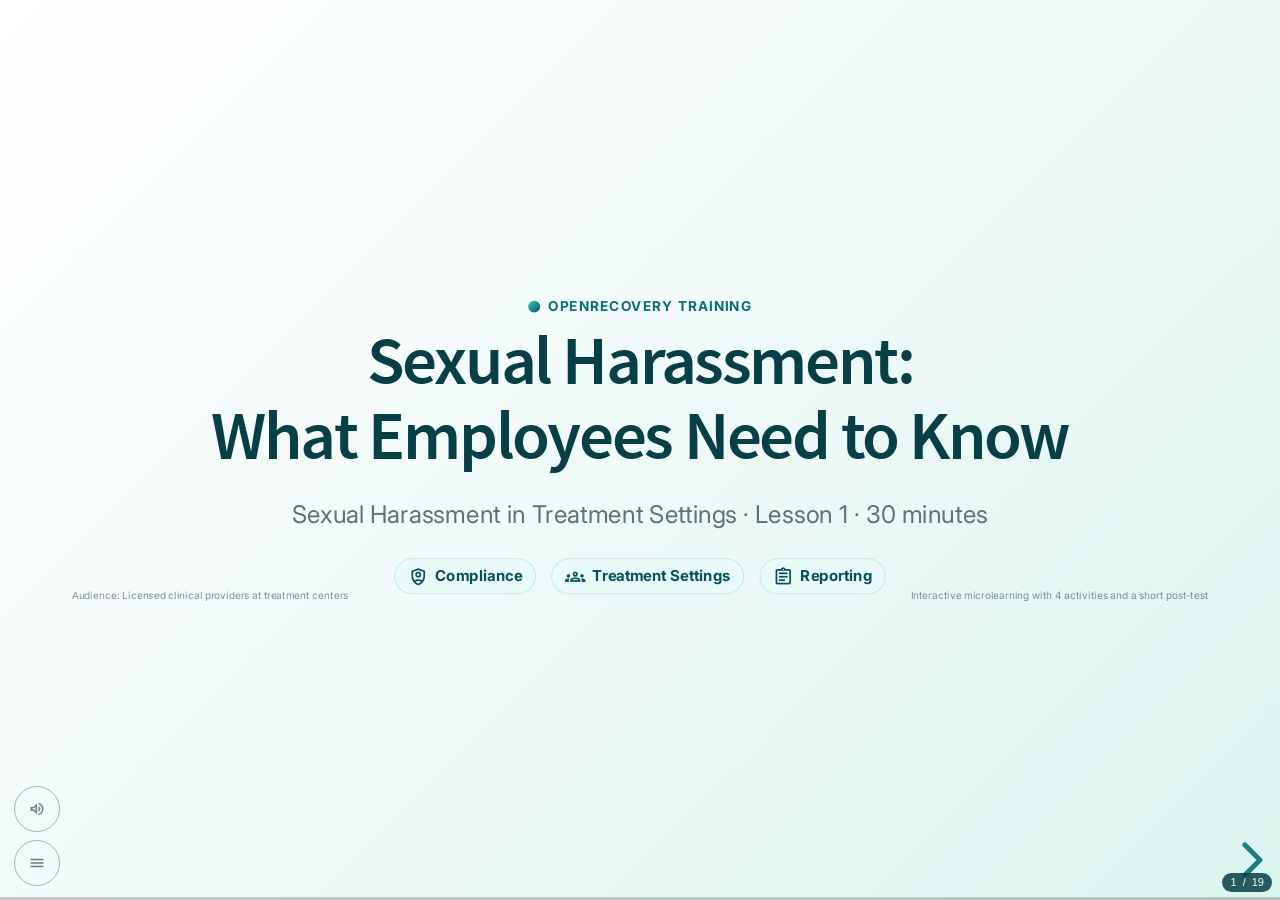
==== presentations/sexual-harassment-in-treatment-settings/lesson-01-what-employees-need-to-know/index.html @ 6814f2f2 "Add ElevenLabs voiceover pipeline and narrated lesson UI" ====
<!doctype html>
<html lang="en">
<head>
  <meta charset="utf-8">
  <title>Sexual Harassment: What Employees Need to Know | OpenRecovery</title>
  <meta name="viewport" content="width=device-width, initial-scale=1.0">

  <link rel="stylesheet" href="../../../core-assets/dist/reveal.css">
  <link rel="stylesheet" href="../../../core-assets/dist/theme/white.css">
  <link rel="stylesheet" href="../../../core-assets/dist/plugin/highlight/monokai.css">

  <link rel="preconnect" href="https://fonts.googleapis.com">
  <link rel="preconnect" href="https://fonts.gstatic.com" crossorigin>
  <link href="https://fonts.googleapis.com/css2?family=Inter:wght@400;500;600;700;800&amp;display=swap" rel="stylesheet">
  <link href="https://fonts.googleapis.com/css2?family=Material+Symbols+Outlined" rel="stylesheet">

  <link rel="stylesheet" href="../../../shared-styles/master.css?v=20260520-0800">

  <style>
    .key-takeaways-slide .takeaway-content {
      width: 92%;
      max-width: 1320px;
    }

    .key-takeaways-slide h2 {
      max-width: none;
      margin-bottom: 8px;
    }

    .key-takeaways-slide .takeaway-list {
      display: block;
      width: 100%;
      max-width: none;
      margin-top: 18px;
      padding: 0;
    }

    .key-takeaways-slide .takeaway-list li {
      width: 100%;
      box-sizing: border-box;
      gap: 12px;
      margin: 12px 0;
      padding: 14px 18px;
    }

    .voiceover-controls {
      position: absolute;
      left: 14px;
      bottom: 68px;
      z-index: 32;
      display: flex;
      flex-direction: column;
      align-items: flex-start;
      gap: 8px;
      transition: gap 180ms ease;
    }

    .voiceover-controls.is-collapsed {
      gap: 0;
    }

    .voiceover-button,
    .voiceover-profile {
      display: inline-flex;
      align-items: center;
      gap: 8px;
      min-width: 172px;
      height: 40px;
      padding: 0 14px;
      border: 1px solid rgba(7, 63, 70, 0.22);
      border-radius: 999px;
      font: inherit;
      font-size: 12px;
      font-weight: 700;
      letter-spacing: 0.01em;
      backdrop-filter: blur(18px) saturate(145%);
      box-shadow: 0 10px 26px rgba(7, 63, 70, 0.14);
      transition:
        width 180ms ease,
        min-width 180ms ease,
        padding 180ms ease,
        transform 180ms ease,
        background 180ms ease,
        border-color 180ms ease,
        opacity 180ms ease,
        box-shadow 180ms ease;
    }

    .voiceover-button {
      background: rgba(7, 63, 70, 0.74);
      color: #ffffff;
      cursor: pointer;
      overflow: hidden;
    }

    .voiceover-button:hover,
    .voiceover-button:focus-visible {
      background: rgba(10, 89, 99, 0.82);
      border-color: rgba(124, 227, 212, 0.34);
      transform: translateY(-1px);
    }

    .voiceover-button[aria-pressed="true"] {
      background: rgba(55, 199, 189, 0.78);
      border-color: rgba(124, 227, 212, 0.4);
      color: #073f46;
    }

    .voiceover-button:disabled {
      opacity: 0.72;
      cursor: not-allowed;
      transform: none;
      background: rgba(7, 63, 70, 0.5);
      border-color: rgba(7, 63, 70, 0.18);
      box-shadow: none;
    }

    .voiceover-button .material-symbols-outlined {
      font-size: 18px;
      font-variation-settings:
        "FILL" 0,
        "wght" 500,
        "GRAD" 0,
        "opsz" 20;
    }

    .voiceover-label {
      white-space: nowrap;
      max-width: 180px;
      overflow: hidden;
      transition: max-width 180ms ease, opacity 150ms ease;
    }

    .voiceover-profile {
      background: rgba(255, 255, 255, 0.72);
      color: #073f46;
      overflow: hidden;
      transition:
        max-height 180ms ease,
        opacity 150ms ease,
        transform 180ms ease,
        padding 180ms ease,
        margin 180ms ease,
        background 180ms ease,
        border-color 180ms ease;
    }

    .voiceover-profile[hidden] {
      display: none;
    }

    .voiceover-controls.is-collapsed .voiceover-button,
    .voiceover-controls.is-collapsed .voiceover-button[aria-pressed="true"] {
      width: 46px;
      min-width: 46px;
      height: 46px;
      padding: 0 13px;
      background: transparent;
      color: rgba(110, 129, 136, 0.98);
      border-color: rgba(7, 63, 70, 0.36);
      box-shadow: none;
      backdrop-filter: none;
      text-shadow: none;
    }

    .voiceover-controls.is-collapsed .voiceover-button:hover,
    .voiceover-controls.is-collapsed .voiceover-button:focus-visible,
    .voiceover-controls.is-collapsed .voiceover-button[aria-pressed="true"]:hover,
    .voiceover-controls.is-collapsed .voiceover-button[aria-pressed="true"]:focus-visible {
      background: rgba(10, 89, 99, 0.92);
      border-color: rgba(124, 227, 212, 0.46);
    }

    .voiceover-controls.is-collapsed .voiceover-label {
      max-width: 0;
      opacity: 0;
    }

    .voiceover-controls.is-collapsed .voiceover-profile:not([hidden]) {
      max-height: 0;
      margin: 0;
      padding-top: 0;
      padding-bottom: 0;
      opacity: 0;
      pointer-events: none;
      transform: translateY(6px);
      border-color: transparent;
      box-shadow: none;
    }

    .voiceover-profile .material-symbols-outlined {
      font-size: 18px;
      font-variation-settings:
        "FILL" 0,
        "wght" 500,
        "GRAD" 0,
        "opsz" 20;
    }

    .voiceover-select {
      min-width: 0;
      flex: 1;
      border: 0;
      background: transparent;
      color: inherit;
      font: inherit;
      cursor: pointer;
      outline: none;
      appearance: none;
    }

    .voiceover-select:disabled {
      cursor: default;
      opacity: 0.8;
    }

    .slide-jump-button {
      position: absolute;
      left: 14px;
      bottom: 14px;
      z-index: 32;
      display: inline-flex;
      align-items: center;
      gap: 8px;
      border: 1px solid rgba(7, 63, 70, 0.36);
      border-radius: 999px;
      width: 46px;
      height: 46px;
      padding: 0 13px;
      background: transparent;
      color: rgba(110, 129, 136, 0.98);
      font: inherit;
      font-size: 13px;
      font-weight: 700;
      cursor: pointer;
      box-shadow: none;
      backdrop-filter: none;
      text-shadow: none;
      justify-content: flex-start;
      overflow: hidden;
      white-space: nowrap;
      transition: width 180ms ease, transform 180ms ease, background 180ms ease, border-color 180ms ease;
    }

    .slide-jump-button:hover,
    .slide-jump-button:focus-visible,
    .slide-jump-button[aria-expanded="true"] {
      width: 156px;
    }

    .slide-jump-button:hover,
    .slide-jump-button:focus-visible {
      background: rgba(10, 89, 99, 0.92);
      border-color: rgba(124, 227, 212, 0.46);
      transform: translateY(-1px);
    }

    .slide-jump-button .material-symbols-outlined {
      font-size: 18px;
      font-variation-settings:
        "FILL" 0,
        "wght" 500,
        "GRAD" 0,
        "opsz" 20;
    }

    .slide-jump-label {
      max-width: 0;
      opacity: 0;
      overflow: hidden;
      transition: max-width 180ms ease, opacity 150ms ease;
    }

    .slide-jump-button:hover .slide-jump-label,
    .slide-jump-button:focus-visible .slide-jump-label,
    .slide-jump-button[aria-expanded="true"] .slide-jump-label {
      max-width: 96px;
      opacity: 1;
    }

    .slide-jump-backdrop {
      position: absolute;
      inset: 0;
      z-index: 33;
      background: rgba(5, 20, 24, 0.18);
      opacity: 0;
      pointer-events: none;
      transition: opacity 200ms ease;
    }

    .slide-jump-panel {
      position: absolute;
      left: 18px;
      bottom: 72px;
      z-index: 34;
      width: min(420px, calc(100% - 36px));
      max-height: min(72vh, 620px);
      display: grid;
      grid-template-rows: auto 1fr;
      border: 1px solid rgba(124, 227, 212, 0.24);
      border-radius: 22px;
      background: rgba(7, 42, 47, 0.94);
      box-shadow: 0 24px 60px rgba(0, 0, 0, 0.28);
      backdrop-filter: blur(18px);
      overflow: hidden;
      opacity: 0;
      transform: translateY(12px) scale(0.98);
      pointer-events: none;
      transition: opacity 200ms ease, transform 200ms ease;
    }

    .slide-jump-panel.is-open,
    .slide-jump-backdrop.is-open {
      opacity: 1;
      pointer-events: auto;
    }

    .slide-jump-panel.is-open {
      transform: translateY(0) scale(1);
    }

    .slide-jump-header {
      display: flex;
      align-items: center;
      gap: 12px;
      padding: 16px 18px 14px;
      border-bottom: 1px solid rgba(124, 227, 212, 0.16);
      color: #ffffff;
    }

    .slide-jump-title {
      font-size: 15px;
      font-weight: 800;
      letter-spacing: 0.01em;
    }

    .slide-jump-subtitle {
      margin-top: 2px;
      color: rgba(233, 251, 248, 0.74);
      font-size: 12px;
    }

    .slide-jump-close {
      margin-left: auto;
      width: 34px;
      height: 34px;
      border: 0;
      border-radius: 999px;
      background: rgba(255, 255, 255, 0.08);
      color: #ffffff;
      display: grid;
      place-items: center;
      cursor: pointer;
    }

    .slide-jump-close:hover {
      background: rgba(255, 255, 255, 0.16);
    }

    .slide-jump-list {
      padding: 12px;
      overflow: auto;
      display: grid;
      gap: 8px;
    }

    .slide-jump-item {
      width: 100%;
      display: grid;
      grid-template-columns: 38px 1fr;
      gap: 12px;
      align-items: start;
      border: 1px solid rgba(124, 227, 212, 0.14);
      border-radius: 16px;
      padding: 12px 14px;
      background: rgba(255, 255, 255, 0.05);
      color: #ffffff;
      text-align: left;
      cursor: pointer;
      transition: transform 180ms ease, border-color 180ms ease, background 180ms ease;
    }

    .slide-jump-item:hover {
      transform: translateX(2px);
      background: rgba(255, 255, 255, 0.10);
      border-color: rgba(124, 227, 212, 0.3);
    }

    .slide-jump-item.is-active {
      background: rgba(55, 199, 189, 0.18);
      border-color: rgba(124, 227, 212, 0.52);
    }

    .slide-jump-number {
      width: 38px;
      height: 38px;
      border-radius: 12px;
      background: rgba(255, 255, 255, 0.10);
      color: #c9f7f1;
      display: grid;
      place-items: center;
      font-size: 13px;
      font-weight: 800;
    }

    .slide-jump-item.is-active .slide-jump-number {
      background: rgba(55, 199, 189, 0.24);
      color: #ffffff;
    }

    .slide-jump-item-title {
      font-size: 14px;
      font-weight: 700;
      line-height: 1.35;
    }

    .slide-jump-hint {
      margin-top: 3px;
      color: rgba(233, 251, 248, 0.68);
      font-size: 11px;
    }
  </style>
</head>
<body>
  <div class="reveal">
    <div class="slides">

      <section
        id="lesson-title"
        class="title-slide"
        data-title="Lesson Title"
        data-transition="fade"
        data-background-gradient="linear-gradient(135deg, #ffffff 0%, #edf9f7 58%, #daf5ef 100%)"
      >
        <div class="slide-shell center">
          <div class="title-content">
            <div class="brand-kicker">
              <span class="brand-dot"></span>
              OpenRecovery Training
            </div>

            <h1 class="lesson-title">
              Sexual Harassment:<br>
              What Employees Need to Know
            </h1>

            <p class="subtitle title-subtitle">
              Sexual Harassment in Treatment Settings &middot; Lesson 1 &middot; 30 minutes
            </p>

            <div class="pill-row">
              <span class="pill"><span class="material-symbols-outlined">shield_person</span> Compliance</span>
              <span class="pill"><span class="material-symbols-outlined">groups</span> Treatment Settings</span>
              <span class="pill"><span class="material-symbols-outlined">assignment</span> Reporting</span>
            </div>
          </div>

          <div class="footer-note">
            <span>Audience: Licensed clinical providers at treatment centers</span>
            <span>Interactive microlearning with 4 activities and a short post-test</span>
          </div>
        </div>
      </section>

      <section id="learning-goals" data-title="Learning Goals" data-transition="fade">
        <div class="slide-shell">
          <div class="two-column">
            <div class="left">
              <div class="brand-kicker">
                <span class="brand-dot"></span>
                By the end of this lesson
              </div>

              <h2>Recognize concerns, respond early, and report with clarity.</h2>

              <p class="subtitle" style="margin-left: 0;">
                This lesson is built for clinical workplaces where staff safety, patient trust, and employment obligations all matter at the same time.
              </p>

              <p class="fragment fade-up"><strong>Recognize</strong> what sexual harassment can look like in treatment settings.</p>
              <p class="fragment fade-up"><strong>Document</strong> facts, preserve evidence, and separate observation from opinion.</p>
              <p class="fragment fade-up"><strong>Report</strong> through the right pathways while protecting safety and continuity of care.</p>
            </div>

            <div class="media-panel">
              <div class="media-frame">
                <img src="assets/01-respectful-clinical-team-culture.webp" alt="Clinical staff collaborating in a respectful treatment-center setting.">
              </div>
              <p class="media-caption">
                A safe workplace culture protects both the team and the therapeutic environment.
              </p>
            </div>
          </div>
        </div>
      </section>

      <section id="why-it-matters" data-title="Why It Matters" data-transition="slide">
        <div class="slide-shell center">
          <div>
            <div class="brand-kicker">
              <span class="brand-dot"></span>
              Why this matters
            </div>

            <h2>Sexual harassment can disrupt safety, trust, and care delivery.</h2>

            <p class="subtitle">
              In treatment settings, the impact is rarely limited to one awkward moment. It can affect staff wellbeing, patient experience, workflow, and the credibility of the care environment.
            </p>

            <div class="card-grid">
              <div class="card fragment fade-up">
                <span class="material-symbols-outlined icon">health_and_safety</span>
                <h3>Staff safety</h3>
                <p>Unwelcome conduct can create fear, distraction, and reduced psychological safety at work.</p>
              </div>

              <div class="card fragment fade-up">
                <span class="material-symbols-outlined icon">volunteer_activism</span>
                <h3>Patient trust</h3>
                <p>When boundaries break down, the therapeutic environment can feel less safe for everyone involved.</p>
              </div>

              <div class="card fragment fade-up">
                <span class="material-symbols-outlined icon">gavel</span>
                <h3>Organizational response</h3>
                <p>Early reporting helps the organization investigate objectively and act before harm expands.</p>
              </div>
            </div>
          </div>
        </div>
      </section>

      <section id="core-definition" data-title="Core Definition" data-transition="fade">
        <div class="slide-shell">
          <div class="quote-box">
            <div class="brand-kicker" style="color: var(--or-mint);">
              <span class="brand-dot"></span>
              Core definition
            </div>

            <h2>
              Sexual harassment includes unwelcome sexual advances, requests for sexual favors, or other verbal or physical conduct of a sexual nature that affects employment, safety, or the work environment.
            </h2>

            <p class="muted fragment fade-up">
              In clinical practice, it becomes actionable when it interferes with job performance, creates a hostile environment, or undermines the therapeutic setting.
            </p>
          </div>
        </div>
      </section>

      <section id="where-it-can-show-up" data-title="Where It Can Show Up" data-transition="slide">
        <div class="slide-shell center">
          <div>
            <div class="brand-kicker">
              <span class="brand-dot"></span>
              Where it can show up
            </div>

            <h2>Harassment in treatment settings is not limited to one relationship.</h2>

            <p class="subtitle">
              The source content highlights four common directions of concern. Each can affect safety, workflow, and the therapeutic environment in different ways.
            </p>

            <div class="boundary-spectrum">
              <div class="spectrum-card fragment fade-up">
                <h3>Staff to staff</h3>
                <p>Comments, jokes, touching, or repeated personal attention between coworkers.</p>
              </div>

              <div class="spectrum-card fragment fade-up">
                <h3>Supervisor to staff</h3>
                <p>Power-based pressure, favoritism, or employment decisions tied to sexual attention.</p>
              </div>

              <div class="spectrum-card fragment fade-up">
                <h3>Patient to staff</h3>
                <p>Sexual comments, propositions, touching, stalking, or repeated violations of stated boundaries.</p>
              </div>

              <div class="spectrum-card fragment fade-up">
                <h3>Patient to patient</h3>
                <p>Conduct that threatens safety on the unit or undermines a respectful treatment space.</p>
              </div>
            </div>
          </div>
        </div>
      </section>

      <section id="two-patterns-to-recognize" data-title="Two Patterns To Recognize" data-transition="slide">
        <div class="slide-shell">
          <div>
            <div class="brand-kicker">
              <span class="brand-dot"></span>
              Two common patterns
            </div>

            <h2>Recognize both quid pro quo and hostile-environment concerns.</h2>

            <div class="card-grid two">
              <div class="card fragment fade-up">
                <span class="material-symbols-outlined icon">balance</span>
                <h3>Quid pro quo</h3>
                <p>Someone with power ties scheduling, evaluations, assignments, or other job-related decisions to sexual attention or favors.</p>
              </div>

              <div class="card fragment fade-up">
                <span class="material-symbols-outlined icon">warning</span>
                <h3>Hostile environment</h3>
                <p>Conduct becomes severe, repeated, or intimidating enough that the workplace feels hostile, offensive, or unsafe.</p>
              </div>
            </div>

            <p class="muted" style="margin-top: 22px; font-size: 0.5em;">
              The labels matter less than the impact: if conduct is unwelcome and it changes work conditions or safety, it deserves attention.
            </p>
          </div>
        </div>
      </section>

      <section id="activity-spot-the-concern" data-title="Activity 1: Spot The Concern" data-transition="fade">
        <div class="slide-shell">
          <div class="two-column">
            <div class="media-panel">
              <div class="media-frame">
                <img src="assets/02-spot-the-concern-scenario.webp" alt="Clinical workplace scene suggesting unwanted attention between coworkers.">
              </div>
              <p class="media-caption">
                Activity 1: Notice the power, setting, and effect on the employee trying to keep working.
              </p>
            </div>

            <div class="scenario">
              <div class="scenario-label">Activity 1</div>
              <h2 style="margin-top: 10px;">Spot the concern before it escalates.</h2>
              <p>
                A counselor has told a coworker twice that she is not interested in personal comments about her body. The comments continue during shift handoff, and the coworker now waits near her office door at the end of the day.
              </p>
              <div class="script-box">
                <p class="fragment fade-up"><strong>What signals tell you this is not harmless banter?</strong></p>
                <p class="fragment fade-up"><strong>What immediate safety or workflow concerns could develop?</strong></p>
                <p class="fragment fade-up"><strong>What should happen next besides “just ignore it”?</strong></p>
              </div>
            </div>
          </div>
        </div>
      </section>

      <section id="first-response-priorities" data-title="First Response Priorities" data-transition="slide">
        <div class="slide-shell center">
          <div>
            <div class="brand-kicker">
              <span class="brand-dot"></span>
              First response priorities
            </div>

            <h2>When something happens, steady the situation first.</h2>

            <p class="subtitle">
              Best practice is not to solve everything in the moment. Start by protecting safety, preserving facts, and activating the right people.
            </p>

            <div class="boundary-spectrum">
              <div class="spectrum-card safe fragment fade-up">
                <h3>1. Protect safety</h3>
                <p>Leave the situation, call for support, or get a supervisor involved if risk is rising.</p>
              </div>

              <div class="spectrum-card safe fragment fade-up">
                <h3>2. Set a boundary</h3>
                <p>If it is safe to do so, use brief, clear language that the conduct is not appropriate.</p>
              </div>

              <div class="spectrum-card watch fragment fade-up">
                <h3>3. Preserve facts</h3>
                <p>Record who, what, when, where, and who else was present while details are still fresh.</p>
              </div>

              <div class="spectrum-card danger fragment fade-up">
                <h3>4. Report promptly</h3>
                <p>Use HR, compliance, supervision, or emergency channels based on urgency and policy.</p>
              </div>
            </div>
          </div>
        </div>
      </section>

      <section id="document-facts-and-preserve-evidence" data-title="Document Facts And Preserve Evidence" data-transition="fade">
        <div class="slide-shell">
          <div class="two-column">
            <div class="left">
              <div class="brand-kicker">
                <span class="brand-dot"></span>
                Documentation
              </div>

              <h2>Document facts, preserve evidence, and keep the record usable.</h2>

              <p class="fragment fade-up"><strong>Capture the basics:</strong> who was involved, what was said or done, when it happened, where it happened, and who witnessed it.</p>
              <p class="fragment fade-up"><strong>Keep the language factual:</strong> describe behavior and impact without adding diagnosis, motive, or speculation.</p>
              <p class="fragment fade-up"><strong>Preserve supporting evidence:</strong> messages, voicemails, notes, screenshots, schedules, or other materials that help reconstruct the event.</p>
            </div>

            <div class="media-panel">
              <div class="media-frame">
                <img src="assets/03-document-facts-and-preserve-evidence.webp" alt="Clinician documenting facts and preserving evidence in an organized workspace.">
              </div>
              <p class="media-caption">
                Factual records support investigation, follow-up, and continuity across supervisors or reporting channels.
              </p>
            </div>
          </div>
        </div>
      </section>

      <section id="reporting-workflow" data-title="Reporting Workflow" data-transition="slide">
        <div class="slide-shell center">
          <div>
            <div class="brand-kicker">
              <span class="brand-dot"></span>
              Reporting workflow
            </div>

            <h2>Use a prompt, structured pathway instead of carrying the concern alone.</h2>

            <div class="boundary-spectrum">
              <div class="spectrum-card fragment fade-up">
                <h3>Follow policy</h3>
                <p>Start with your organization’s reporting procedure and designated contacts.</p>
              </div>

              <div class="spectrum-card fragment fade-up">
                <h3>Notify the right role</h3>
                <p>HR, compliance, and supervision may each need the information for different reasons.</p>
              </div>

              <div class="spectrum-card fragment fade-up">
                <h3>Keep support active</h3>
                <p>If a patient is involved, maintain care coverage and safety planning while the concern is addressed.</p>
              </div>

              <div class="spectrum-card fragment fade-up">
                <h3>Escalate urgent risk</h3>
                <p>Do not wait on routine workflow when there is an imminent safety concern.</p>
              </div>
            </div>
          </div>
        </div>
      </section>

      <section id="activity-documentation-practice" data-title="Activity 2: Documentation Practice" data-transition="fade">
        <div class="slide-shell">
          <div>
            <div class="brand-kicker">
              <span class="brand-dot"></span>
              Activity 2
            </div>

            <h2>Which note will help the next reviewer act?</h2>

            <div class="card-grid two">
              <div class="card fragment fade-up">
                <h3>Less useful note</h3>
                <p>
                  “He was being creepy again and clearly trying to get with me. Everyone knows he has a problem.”
                </p>
              </div>

              <div class="card fragment fade-up">
                <h3>More useful note</h3>
                <p>
                  “At 4:10 p.m. near the medication room, he said, ‘You look amazing in those scrubs,’ stepped close enough to block the doorway, and stayed there after I asked him to move.”
                </p>
              </div>
            </div>

            <div class="script-box">
              <p class="fragment fade-up"><strong>Practice:</strong> underline the second note’s concrete details.</p>
              <p class="fragment fade-up"><strong>Notice:</strong> it names time, location, exact words, behavior, and the response.</p>
            </div>
          </div>
        </div>
      </section>

      <section id="workplace-reporting-vs-mandatory-reporting" data-title="Workplace Reporting Vs Mandatory Reporting" data-transition="slide">
        <div class="slide-shell">
          <div>
            <div class="brand-kicker">
              <span class="brand-dot"></span>
              Know the pathways
            </div>

            <h2>Workplace reporting and mandatory reporting are related, but they are not the same thing.</h2>

            <div class="card-grid two">
              <div class="card fragment fade-up">
                <span class="material-symbols-outlined icon">assignment</span>
                <h3>Workplace / HR / compliance report</h3>
                <p>Used to address employee conduct, retaliation risk, and organizational response inside the workplace.</p>
              </div>

              <div class="card fragment fade-up">
                <span class="material-symbols-outlined icon">gavel</span>
                <h3>Mandatory report</h3>
                <p>May apply when abuse, neglect, exploitation, or harm to a vulnerable person is involved under law or policy.</p>
              </div>
            </div>

            <p class="muted" style="margin-top: 24px; font-size: 0.5em;">
              If both could apply, consult policy and supervision quickly. One pathway does not automatically replace the other.
            </p>
          </div>
        </div>
      </section>

      <section id="employer-duties-and-anti-retaliation" data-title="Employer Duties And Anti-Retaliation" data-transition="fade">
        <div class="slide-shell">
          <div class="two-column">
            <div class="left">
              <div class="brand-kicker">
                <span class="brand-dot"></span>
                Organizational response
              </div>

              <h2>Employees should be able to report without fear of retaliation.</h2>

              <p class="fragment fade-up"><strong>Investigate objectively:</strong> complaints should be reviewed consistently and based on facts.</p>
              <p class="fragment fade-up"><strong>Protect the reporter:</strong> follow-up should not create punishment for speaking up in good faith.</p>
              <p class="fragment fade-up"><strong>Act when warranted:</strong> corrective steps, safety planning, and post-incident support help rebuild trust.</p>
            </div>

            <div class="media-panel">
              <div class="media-frame">
                <img src="assets/04-protected-reporting-and-employer-response.webp" alt="Professional reporting meeting between a clinician and a supervisor or HR representative.">
              </div>
              <p class="media-caption">
                A strong response culture listens, protects, investigates, and follows through.
              </p>
            </div>
          </div>
        </div>
      </section>

      <section id="activity-choose-the-next-step" data-title="Activity 3: Choose The Next Step" data-transition="fade">
        <div class="slide-shell">
          <div class="scenario">
            <div class="scenario-label">Activity 3</div>
            <h2 style="margin-top: 10px;">Choose the next step, not the perfect speech.</h2>
            <p>
              A patient begins sending sexual messages to a clinician through an unofficial channel after hours. The clinician has screenshots, feels uneasy, and worries that reporting it will disrupt the patient relationship.
            </p>

            <div class="card-grid two" style="margin-top: 20px;">
              <div class="card fragment fade-up">
                <h3>Common but risky response</h3>
                <p>Handle it privately, hope it stops, and avoid documenting because the patient is “already struggling.”</p>
              </div>

              <div class="card fragment fade-up">
                <h3>Safer response</h3>
                <p>Preserve the messages, notify the right supervisor or reporting channel, and plan how patient care will continue safely.</p>
              </div>
            </div>
          </div>
        </div>
      </section>

      <section id="patient-involved-incidents" data-title="Patient-Involved Incidents" data-transition="fade">
        <div class="slide-shell">
          <div class="two-column">
            <div class="left">
              <div class="brand-kicker">
                <span class="brand-dot"></span>
                When a patient is involved
              </div>

              <h2>Protect care and safety together.</h2>

              <p class="fragment fade-up"><strong>Support the people involved:</strong> make sure staff and patients get appropriate follow-up, supervision, and safety planning.</p>
              <p class="fragment fade-up"><strong>Keep boundaries clear:</strong> use approved channels, clarify expectations, and avoid private side arrangements.</p>
              <p class="fragment fade-up"><strong>Coordinate the team:</strong> treatment, supervision, and reporting responses should work together instead of competing.</p>
            </div>

            <div class="media-panel">
              <div class="media-frame">
                <img src="assets/05-patient-safety-and-clinical-support.webp" alt="Clinical team coordinating patient support and safety after an incident.">
              </div>
              <p class="media-caption">
                Patient-related incidents often require both a clinical response and a workplace response.
              </p>
            </div>
          </div>
        </div>
      </section>

      <section id="activity-build-a-script" class="reflection-slide" data-title="Activity 4: Build A Script" data-transition="fade">
        <div class="slide-shell">
          <div class="reflection-content">
            <div class="brand-kicker">
              <span class="brand-dot"></span>
              Activity 4
            </div>

            <h2 class="reflection-title">
              <span>What would you say to set a clear boundary</span>
              <span>without arguing or overexplaining?</span>
            </h2>

            <div class="script-box" style="max-width: 960px; margin: 0 auto;">
              <p class="fragment fade-up"><strong>Direct option:</strong> “That comment is not appropriate for work. I need you to stop.”</p>
              <p class="fragment fade-up"><strong>Patient-facing option:</strong> “I’m here to support your treatment, and I need us to keep this interaction professional.”</p>
              <p class="fragment fade-up"><strong>Remember:</strong> you do not need the perfect wording before you document and report.</p>
            </div>
          </div>
        </div>
      </section>

      <section id="short-post-test" data-title="Short Post-Test" data-transition="slide">
        <div class="slide-shell">
          <div>
            <div class="brand-kicker">
              <span class="brand-dot"></span>
              Short post-test
            </div>

            <h2>Check your understanding.</h2>

            <div class="card-grid two">
              <div class="card fragment fade-up">
                <h3>1. True or false?</h3>
                <p>Harassment only counts if it happens between employees.</p>
                <p class="muted"><strong>Answer:</strong> False. Patient-to-staff and patient-to-patient incidents can also require action.</p>
              </div>

              <div class="card fragment fade-up">
                <h3>2. Best documentation habit?</h3>
                <p>A factual description with time, place, exact behavior, and witnesses.</p>
              </div>

              <div class="card fragment fade-up">
                <h3>3. If a report feels uncertain...</h3>
                <p>Use policy, supervision, HR, compliance, or legal guidance instead of staying silent.</p>
              </div>

              <div class="card fragment fade-up">
                <h3>4. If a vulnerable person may be harmed...</h3>
                <p>Check whether mandatory reporting obligations apply in addition to workplace reporting.</p>
              </div>
            </div>
          </div>
        </div>
      </section>

      <section id="resources" data-title="Resources" data-transition="slide">
        <div class="slide-shell">
          <div>
            <div class="brand-kicker">
              <span class="brand-dot"></span>
              Resources
            </div>

            <h2>Keep these reference points close.</h2>

            <table class="clean-table">
              <thead>
                <tr>
                  <th>Source</th>
                  <th>Use it for</th>
                </tr>
              </thead>
              <tbody>
                <tr class="fragment fade-up">
                  <td>EEOC &mdash; Harassment</td>
                  <td><a href="https://www.eeoc.gov/harassment" target="_blank" rel="noopener noreferrer">https://www.eeoc.gov/harassment</a></td>
                </tr>
                <tr class="fragment fade-up">
                  <td>EEOC &mdash; Enforcement Guidance on Harassment in the Workplace</td>
                  <td><a href="https://www.eeoc.gov/laws/guidance/enforcement-guidance-harassment-workplace" target="_blank" rel="noopener noreferrer">https://www.eeoc.gov/laws/guidance/enforcement-guidance-harassment-workplace</a></td>
                </tr>
                <tr class="fragment fade-up">
                  <td>OSHA &mdash; Workplace Violence</td>
                  <td><a href="https://www.osha.gov/workplace-violence" target="_blank" rel="noopener noreferrer">https://www.osha.gov/workplace-violence</a></td>
                </tr>
                <tr class="fragment fade-up">
                  <td>CDC / NIOSH &mdash; About Workplace Violence</td>
                  <td><a href="https://www.cdc.gov/niosh/violence/about/" target="_blank" rel="noopener noreferrer">https://www.cdc.gov/niosh/violence/about/</a></td>
                </tr>
                <tr class="fragment fade-up">
                  <td>SAMHSA &mdash; Behavioral health guidance and support resources</td>
                  <td><a href="https://www.samhsa.gov/" target="_blank" rel="noopener noreferrer">https://www.samhsa.gov/</a></td>
                </tr>
              </tbody>
            </table>
          </div>
        </div>
      </section>

      <section
        id="key-takeaways"
        class="dark-slide key-takeaways-slide"
        data-title="Key Takeaways"
        data-transition="slide"
        data-background-gradient="linear-gradient(145deg, #073f46 0%, #0a5963 52%, #0b6f78 100%)"
      >
        <div class="slide-shell left">
          <div class="takeaway-content">
            <div class="brand-kicker">
              <span class="brand-dot"></span>
              Key takeaways
            </div>

            <h2>Respond early, document clearly, and protect safety.</h2>

            <ul class="takeaway-list">
              <li class="fragment fade-up">
                <span class="material-symbols-outlined">check_circle</span>
                <span>Harassment in treatment settings can involve coworkers, supervisors, patients, or patient-to-patient conduct.</span>
              </li>
              <li class="fragment fade-up">
                <span class="material-symbols-outlined">edit_note</span>
                <span>Factual documentation and preserved evidence make the next step easier for supervisors, HR, compliance, and investigators.</span>
              </li>
              <li class="fragment fade-up">
                <span class="material-symbols-outlined">report</span>
                <span>Prompt reporting protects staff, supports patients, and helps the organization respond before risk grows.</span>
              </li>
              <li class="fragment fade-up">
                <span class="material-symbols-outlined">shield_person</span>
                <span>If a vulnerable person may be harmed, check mandatory-reporting obligations in addition to workplace pathways.</span>
              </li>
            </ul>
          </div>
        </div>
      </section>

    </div>

    <button class="slide-jump-button" id="slideJumpToggle" type="button" aria-haspopup="dialog" aria-expanded="false">
      <span class="material-symbols-outlined">menu</span>
      <span class="slide-jump-label">Jump to slide</span>
    </button>

    <div class="voiceover-controls is-collapsed" id="voiceoverControls">
      <label class="voiceover-profile" id="voiceoverProfileWrap" hidden>
        <span class="material-symbols-outlined">record_voice_over</span>
        <select class="voiceover-select" id="voiceoverProfile" aria-label="Select narration voice" disabled></select>
      </label>

      <button class="voiceover-button" id="voiceoverToggle" type="button" aria-pressed="false" disabled>
        <span class="material-symbols-outlined">volume_up</span>
        <span class="voiceover-label">Load narration</span>
      </button>
    </div>

    <div class="slide-jump-backdrop" id="slideJumpBackdrop"></div>

    <aside class="slide-jump-panel" id="slideJumpPanel" aria-hidden="true">
      <div class="slide-jump-header">
        <div>
          <div class="slide-jump-title">Slide Navigator</div>
          <div class="slide-jump-subtitle">Jump directly to any section</div>
        </div>

        <button class="slide-jump-close" id="slideJumpClose" type="button" aria-label="Close slide navigator">
          <span class="material-symbols-outlined">close</span>
        </button>
      </div>

      <div class="slide-jump-list" id="slideJumpList"></div>
    </aside>
  </div>

  <script src="../../../core-assets/dist/reveal.js"></script>
  <script src="../../../core-assets/dist/plugin/notes.js"></script>
  <script src="../../../core-assets/dist/plugin/search.js"></script>
  <script src="../../../core-assets/dist/plugin/zoom.js"></script>
  <script>
    Reveal.initialize({
      hash: true,
      controls: true,
      progress: true,
      center: true,
      slideNumber: "c/t",
      width: 1440,
      height: 810,
      margin: 0.04,
      transition: "slide",
      backgroundTransition: "fade",
      overview: true,
      touch: true,
      keyboard: true,
      plugins: [RevealNotes, RevealSearch, RevealZoom]
    });

    const voiceoverToggle = document.getElementById("voiceoverToggle");
    const voiceoverLabel = voiceoverToggle.querySelector(".voiceover-label");
    const voiceoverControls = document.getElementById("voiceoverControls");
    const voiceoverProfileWrap = document.getElementById("voiceoverProfileWrap");
    const voiceoverProfile = document.getElementById("voiceoverProfile");
    const voiceoverAudio = new Audio();
    const VOICEOVER_PROFILE_STORAGE_KEY = "openrecovery.voiceoverProfile";
    const voiceoverState = {
      enabled: false,
      expanded: false,
      collapseTimer: null,
      currentKey: null,
      defaultProfileId: "default",
      selectedProfileId: "default",
      profiles: [],
      segments: new Map()
    };

    const slideJumpToggle = document.getElementById("slideJumpToggle");
    const slideJumpPanel = document.getElementById("slideJumpPanel");
    const slideJumpBackdrop = document.getElementById("slideJumpBackdrop");
    const slideJumpClose = document.getElementById("slideJumpClose");
    const slideJumpList = document.getElementById("slideJumpList");
    const slideSections = Array.from(document.querySelectorAll(".reveal .slides > section"));

    const slideEntries = slideSections.map((section, index) => {
      const rawTitle = section.getAttribute("data-title") || `Slide ${index + 1}`;
      const title = rawTitle === "Lesson Title" ? "Title Slide" : rawTitle;
      return { index, title };
    });

    voiceoverAudio.preload = "none";

    function getVoiceoverKey(slideId, trigger) {
      return `${slideId}::${trigger}`;
    }

    function getManifestProfiles(manifest) {
      const profiles = Array.isArray(manifest.profiles) ? manifest.profiles : [];
      const validProfiles = profiles
        .filter((profile) => profile && profile.id)
        .map((profile) => ({
          id: String(profile.id),
          label: profile.label || String(profile.id)
        }));

      if (validProfiles.length > 0) {
        return validProfiles;
      }

      return [{
        id: manifest.default_profile_id || "default",
        label: "Narration"
      }];
    }

    function getDefaultProfileId(manifest, profiles) {
      const manifestDefault = manifest.default_profile_id;
      if (manifestDefault && profiles.some((profile) => profile.id === manifestDefault)) {
        return manifestDefault;
      }

      return profiles[0]?.id || "default";
    }

    function readSavedProfileId() {
      try {
        return window.localStorage.getItem(VOICEOVER_PROFILE_STORAGE_KEY);
      } catch (error) {
        return null;
      }
    }

    function saveProfileId(profileId) {
      try {
        window.localStorage.setItem(VOICEOVER_PROFILE_STORAGE_KEY, profileId);
      } catch (error) {
        // Ignore storage failures so playback still works in restricted browsers.
      }
    }

    function getSelectedProfileId() {
      return voiceoverState.selectedProfileId || voiceoverState.defaultProfileId || "default";
    }

    function clearVoiceoverCollapseTimer() {
      if (voiceoverState.collapseTimer !== null) {
        window.clearTimeout(voiceoverState.collapseTimer);
        voiceoverState.collapseTimer = null;
      }
    }

    function scheduleVoiceoverCollapse(delay = 1800) {
      clearVoiceoverCollapseTimer();

      voiceoverState.collapseTimer = window.setTimeout(() => {
        voiceoverState.collapseTimer = null;

        if (voiceoverState.enabled) {
          setVoiceoverExpanded(false);
        }
      }, delay);
    }

    function setVoiceoverExpanded(expanded) {
      voiceoverState.expanded = expanded;
      voiceoverControls.classList.toggle("is-collapsed", !expanded);

      if (!expanded) {
        clearVoiceoverCollapseTimer();
      }
    }

    function resolveSegmentFile(segment) {
      if (segment.file_template) {
        return String(segment.file_template).replace(/\{profile_id\}/g, getSelectedProfileId());
      }

      return segment.file || null;
    }

    function setVoiceoverEnabled(enabled) {
      voiceoverState.enabled = enabled;
      voiceoverToggle.setAttribute("aria-pressed", String(enabled));
      voiceoverLabel.textContent = enabled ? "Stop narration" : "Start narration";

      if (enabled) {
        setVoiceoverExpanded(true);
        scheduleVoiceoverCollapse();
      } else {
        clearVoiceoverCollapseTimer();
      }
    }

    function stopVoiceover() {
      voiceoverAudio.pause();
      voiceoverAudio.currentTime = 0;
      voiceoverAudio.removeAttribute("src");
      voiceoverAudio.load();
      voiceoverState.currentKey = null;
    }

    function setVoiceoverProfile(profileId, { replayCurrentCue = false } = {}) {
      const nextProfileId = voiceoverState.profiles.some((profile) => profile.id === profileId)
        ? profileId
        : voiceoverState.defaultProfileId;

      voiceoverState.selectedProfileId = nextProfileId;
      voiceoverProfile.value = nextProfileId;
      saveProfileId(nextProfileId);

      if (replayCurrentCue && voiceoverState.enabled) {
        stopVoiceover();
        playCurrentVoiceoverCue();
        scheduleVoiceoverCollapse();
      }
    }

    function initializeVoiceoverProfiles(manifest) {
      const profiles = getManifestProfiles(manifest);
      const defaultProfileId = getDefaultProfileId(manifest, profiles);
      const savedProfileId = readSavedProfileId();
      const initialProfileId = profiles.some((profile) => profile.id === savedProfileId)
        ? savedProfileId
        : defaultProfileId;

      voiceoverState.profiles = profiles;
      voiceoverState.defaultProfileId = defaultProfileId;
      voiceoverProfile.innerHTML = profiles.map((profile) => `
        <option value="${profile.id}">${profile.label}</option>
      `).join("");
      voiceoverProfile.disabled = profiles.length < 2;
      voiceoverProfileWrap.hidden = profiles.length < 2;

      setVoiceoverProfile(initialProfileId);
    }

    function getFragmentIndex(fragment) {
      if (!fragment) {
        return -1;
      }

      const fragments = Array.from(fragment.closest("section").querySelectorAll(".fragment"));
      return fragments.indexOf(fragment);
    }

    function getCurrentVoiceoverCue() {
      const currentSlide = Reveal.getCurrentSlide();
      if (!currentSlide || !currentSlide.id) {
        return null;
      }

      const visibleFragments = Array.from(currentSlide.querySelectorAll(".fragment.visible"));
      if (visibleFragments.length > 0) {
        const lastVisibleFragment = visibleFragments[visibleFragments.length - 1];
        const fragmentIndex = getFragmentIndex(lastVisibleFragment);
        if (fragmentIndex >= 0) {
          return {
            slideId: currentSlide.id,
            trigger: `fragment-${fragmentIndex}`
          };
        }
      }

      return {
        slideId: currentSlide.id,
        trigger: "slide-enter"
      };
    }

    function playVoiceoverCue(slideId, trigger) {
      if (!voiceoverState.enabled) {
        return;
      }

      const segmentKey = getVoiceoverKey(slideId, trigger);
      const segment = voiceoverState.segments.get(segmentKey);

      if (!segment) {
        return;
      }

      const audioFile = resolveSegmentFile(segment);
      if (!audioFile) {
        return;
      }

      const playbackKey = `${getSelectedProfileId()}::${segmentKey}`;
      if (voiceoverState.currentKey === playbackKey && !voiceoverAudio.paused) {
        return;
      }

      voiceoverAudio.pause();
      voiceoverAudio.currentTime = 0;
      voiceoverAudio.src = audioFile;
      voiceoverState.currentKey = playbackKey;

      const playPromise = voiceoverAudio.play();
      if (playPromise) {
        playPromise.catch((error) => {
          console.warn("Voiceover playback was blocked or failed.", error);
          stopVoiceover();
          setVoiceoverEnabled(false);
          setVoiceoverExpanded(false);
        });
      }
    }

    function playCurrentVoiceoverCue() {
      const cue = getCurrentVoiceoverCue();
      if (!cue) {
        return;
      }

      const exactKey = getVoiceoverKey(cue.slideId, cue.trigger);
      if (!voiceoverState.segments.has(exactKey) && cue.trigger !== "slide-enter") {
        playVoiceoverCue(cue.slideId, "slide-enter");
        return;
      }

      playVoiceoverCue(cue.slideId, cue.trigger);
    }

    voiceoverAudio.addEventListener("ended", () => {
      voiceoverState.currentKey = null;
    });

    fetch("voiceover.json")
      .then((response) => {
        if (!response.ok) {
          throw new Error(`Failed to load voiceover.json (${response.status})`);
        }

        return response.json();
      })
      .then((manifest) => {
        initializeVoiceoverProfiles(manifest);

        (manifest.segments || []).forEach((segment) => {
          const key = getVoiceoverKey(segment.slide_id, segment.trigger);
          voiceoverState.segments.set(key, segment);
        });

        voiceoverToggle.disabled = false;
        voiceoverLabel.textContent = "Start narration";
        setVoiceoverExpanded(false);
      })
      .catch((error) => {
        console.warn("Narration manifest unavailable.", error);
        voiceoverLabel.textContent = "Narration unavailable";
      });

    voiceoverProfile.addEventListener("change", () => {
      setVoiceoverProfile(voiceoverProfile.value, { replayCurrentCue: true });
    });

    voiceoverToggle.addEventListener("click", () => {
      if (voiceoverToggle.disabled) {
        return;
      }

      if (voiceoverState.enabled && !voiceoverState.expanded) {
        stopVoiceover();
        setVoiceoverEnabled(false);
        setVoiceoverExpanded(false);
        return;
      }

      if (!voiceoverState.expanded) {
        setVoiceoverExpanded(true);
      }

      if (voiceoverState.enabled) {
        stopVoiceover();
        setVoiceoverEnabled(false);
        setVoiceoverExpanded(false);
        return;
      }

      setVoiceoverEnabled(true);
      playCurrentVoiceoverCue();
    });

    document.addEventListener("pointerdown", (event) => {
      if (
        voiceoverState.enabled ||
        !voiceoverState.expanded ||
        voiceoverControls.contains(event.target)
      ) {
        return;
      }

      setVoiceoverExpanded(false);
    });

    document.addEventListener("keydown", (event) => {
      if (event.key === "Escape" && voiceoverState.expanded && !voiceoverState.enabled) {
        setVoiceoverExpanded(false);
      }
    });

    function renderSlideJumpList() {
      const currentSlide = Reveal.getIndices().h;

      slideJumpList.innerHTML = slideEntries.map((entry) => `
        <button class="slide-jump-item${entry.index === currentSlide ? " is-active" : ""}" type="button" data-slide-index="${entry.index}">
          <span class="slide-jump-number">${entry.index + 1}</span>
          <span>
            <span class="slide-jump-item-title">${entry.title}</span>
            <span class="slide-jump-hint">Go to slide ${entry.index + 1}</span>
          </span>
        </button>
      `).join("");

      slideJumpList.querySelectorAll(".slide-jump-item").forEach((button) => {
        button.addEventListener("click", (event) => {
          event.stopPropagation();
          closeSlideJump();
          Reveal.slide(Number(button.dataset.slideIndex));
        });
      });
    }

    function openSlideJump() {
      renderSlideJumpList();
      slideJumpPanel.classList.add("is-open");
      slideJumpBackdrop.classList.add("is-open");
      slideJumpPanel.setAttribute("aria-hidden", "false");
      slideJumpToggle.setAttribute("aria-expanded", "true");
    }

    function closeSlideJump() {
      slideJumpPanel.classList.remove("is-open");
      slideJumpBackdrop.classList.remove("is-open");
      slideJumpPanel.setAttribute("aria-hidden", "true");
      slideJumpToggle.setAttribute("aria-expanded", "false");
    }

    slideJumpToggle.addEventListener("click", (event) => {
      event.stopPropagation();

      if (slideJumpPanel.classList.contains("is-open")) {
        closeSlideJump();
      } else {
        openSlideJump();
      }
    });

    slideJumpClose.addEventListener("click", (event) => {
      event.stopPropagation();
      closeSlideJump();
    });

    slideJumpBackdrop.addEventListener("click", closeSlideJump);

    document.addEventListener("keydown", (event) => {
      if (event.key === "Escape" && slideJumpPanel.classList.contains("is-open")) {
        closeSlideJump();
      }

      if (event.key.toLowerCase() === "j" && !event.metaKey && !event.ctrlKey && !event.altKey) {
        event.preventDefault();

        if (slideJumpPanel.classList.contains("is-open")) {
          closeSlideJump();
        } else {
          openSlideJump();
        }
      }
    });

    Reveal.on("slidechanged", () => {
      if (slideJumpPanel.classList.contains("is-open")) {
        renderSlideJumpList();
      }

      if (voiceoverState.enabled) {
        stopVoiceover();
        const currentSlide = Reveal.getCurrentSlide();
        if (currentSlide && currentSlide.id) {
          playVoiceoverCue(currentSlide.id, "slide-enter");
        }
      }
    });

    Reveal.on("fragmentshown", (event) => {
      if (!voiceoverState.enabled || !event.fragment) {
        return;
      }

      const currentSlide = Reveal.getCurrentSlide();
      if (!currentSlide || !currentSlide.id) {
        return;
      }

      const fragmentIndex = getFragmentIndex(event.fragment);
      if (fragmentIndex >= 0) {
        playVoiceoverCue(currentSlide.id, `fragment-${fragmentIndex}`);
      }
    });

    document.querySelector(".reveal .slides").addEventListener("click", (event) => {
      if (event.defaultPrevented) {
        return;
      }

      if (event.target.closest("a, button, input, textarea, select")) {
        return;
      }

      Reveal.next();
    });
  </script>
</body>
</html>
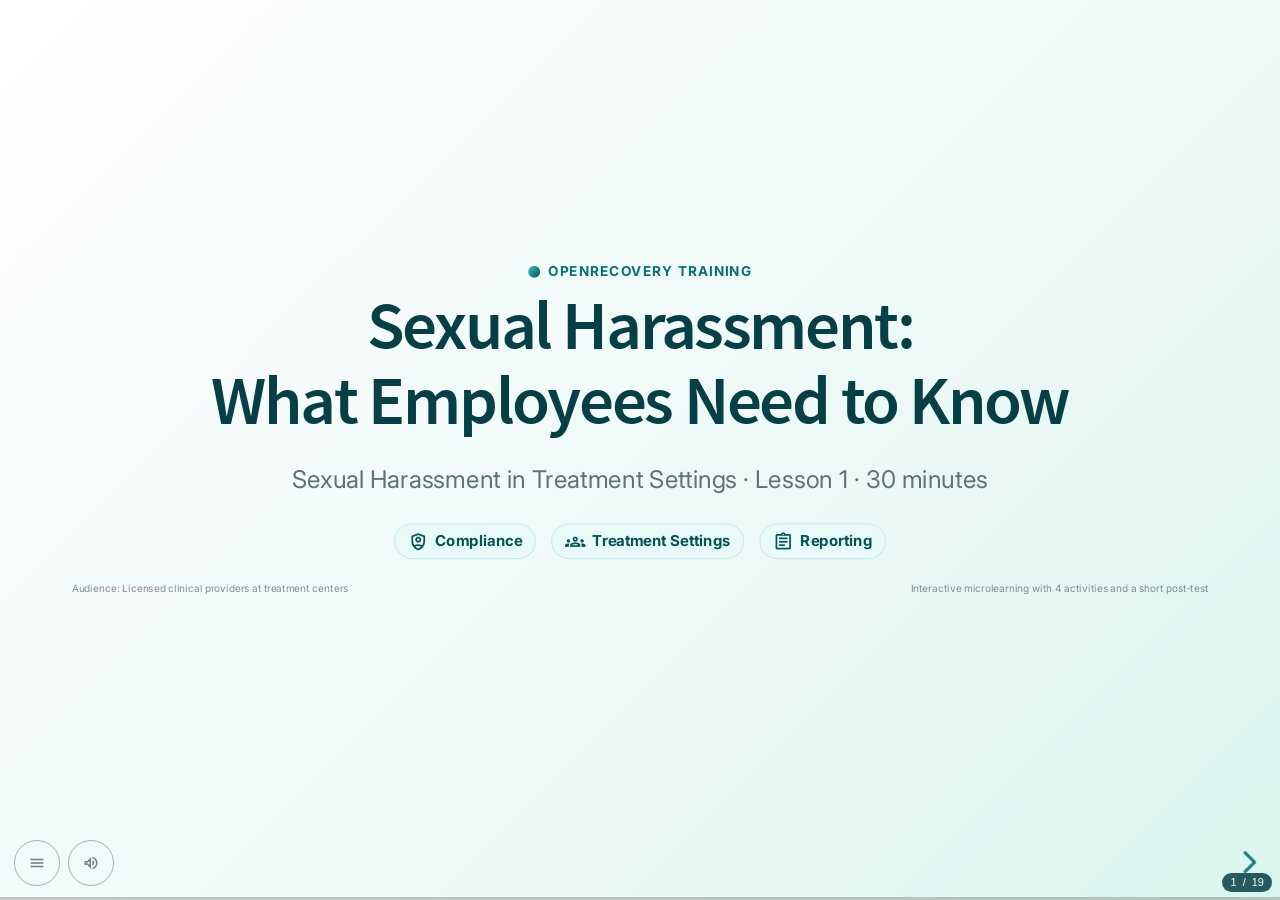
==== commit f1ce9068: "Add guided narration playback and dock bottom controls" ====
--- a/presentations/sexual-harassment-in-treatment-settings/lesson-01-what-employees-need-to-know/index.html
+++ b/presentations/sexual-harassment-in-treatment-settings/lesson-01-what-employees-need-to-know/index.html
@@ -14,9 +14,25 @@
   <link href="https://fonts.googleapis.com/css2?family=Inter:wght@400;500;600;700;800&amp;display=swap" rel="stylesheet">
   <link href="https://fonts.googleapis.com/css2?family=Material+Symbols+Outlined" rel="stylesheet">
 
-  <link rel="stylesheet" href="../../../shared-styles/master.css?v=20260520-0800">
+  <link rel="stylesheet" href="../../../shared-styles/master.css?v=20260520-1730">
 
   <style>
+    .reveal {
+      --lesson-control-safe-bottom: 82px;
+    }
+
+    .reveal .slides > section .slide-shell {
+      padding-bottom: var(--lesson-control-safe-bottom);
+    }
+
+    .reveal .slides > section.title-slide .slide-shell {
+      padding-bottom: calc(var(--lesson-control-safe-bottom) + 34px);
+    }
+
+    .reveal .slides > section .footer-note {
+      bottom: calc(var(--lesson-control-safe-bottom) - 8px);
+    }
+
     .key-takeaways-slide .takeaway-content {
       width: 92%;
       max-width: 1320px;
@@ -45,8 +61,8 @@
 
     .voiceover-controls {
       position: absolute;
-      left: 14px;
-      bottom: 68px;
+      left: 68px;
+      bottom: 14px;
       z-index: 32;
       display: flex;
       flex-direction: column;
@@ -150,35 +166,12 @@
     }
 
     .voiceover-controls.is-collapsed .voiceover-button,
-    .voiceover-controls.is-collapsed .voiceover-button[aria-pressed="true"] {
-      width: 46px;
-      min-width: 46px;
-      height: 46px;
-      padding: 0 13px;
-      background: transparent;
-      color: rgba(110, 129, 136, 0.98);
-      border-color: rgba(7, 63, 70, 0.36);
-      box-shadow: none;
-      backdrop-filter: none;
-      text-shadow: none;
-    }
-
-    .voiceover-controls.is-collapsed .voiceover-button:hover,
-    .voiceover-controls.is-collapsed .voiceover-button:focus-visible,
-    .voiceover-controls.is-collapsed .voiceover-button[aria-pressed="true"]:hover,
-    .voiceover-controls.is-collapsed .voiceover-button[aria-pressed="true"]:focus-visible {
-      background: rgba(10, 89, 99, 0.92);
-      border-color: rgba(124, 227, 212, 0.46);
-    }
-
-    .voiceover-controls.is-collapsed .voiceover-label {
-      max-width: 0;
-      opacity: 0;
-    }
-
     .voiceover-controls.is-collapsed .voiceover-profile:not([hidden]) {
       max-height: 0;
       margin: 0;
+      min-width: 0;
+      padding-left: 0;
+      padding-right: 0;
       padding-top: 0;
       padding-bottom: 0;
       opacity: 0;
@@ -186,6 +179,11 @@
       transform: translateY(6px);
       border-color: transparent;
       box-shadow: none;
+    }
+
+    .voiceover-controls.is-collapsed .voiceover-label {
+      max-width: 0;
+      opacity: 0;
     }
 
     .voiceover-profile .material-symbols-outlined {
@@ -214,6 +212,50 @@
       opacity: 0.8;
     }
 
+    .voiceover-launcher {
+      display: inline-flex;
+      align-items: center;
+      justify-content: center;
+      width: 46px;
+      height: 46px;
+      padding: 0;
+      border: 1px solid rgba(7, 63, 70, 0.36);
+      border-radius: 999px;
+      background: transparent;
+      color: rgba(110, 129, 136, 0.98);
+      font: inherit;
+      cursor: pointer;
+      box-shadow: none;
+      backdrop-filter: none;
+      text-shadow: none;
+      transition: transform 180ms ease, background 180ms ease, border-color 180ms ease, opacity 180ms ease;
+    }
+
+    .voiceover-launcher:hover,
+    .voiceover-launcher:focus-visible,
+    .voiceover-launcher[aria-expanded="true"] {
+      background: rgba(10, 89, 99, 0.92);
+      color: #ffffff;
+      border-color: rgba(124, 227, 212, 0.46);
+      transform: translateY(-1px);
+    }
+
+    .voiceover-launcher:disabled {
+      opacity: 0.72;
+      cursor: not-allowed;
+      transform: none;
+      border-color: rgba(7, 63, 70, 0.18);
+    }
+
+    .voiceover-launcher .material-symbols-outlined {
+      font-size: 18px;
+      font-variation-settings:
+        "FILL" 0,
+        "wght" 500,
+        "GRAD" 0,
+        "opsz" 20;
+    }
+
     .slide-jump-button {
       position: absolute;
       left: 14px;
@@ -221,12 +263,12 @@
       z-index: 32;
       display: inline-flex;
       align-items: center;
-      gap: 8px;
+      justify-content: center;
       border: 1px solid rgba(7, 63, 70, 0.36);
       border-radius: 999px;
       width: 46px;
       height: 46px;
-      padding: 0 13px;
+      padding: 0;
       background: transparent;
       color: rgba(110, 129, 136, 0.98);
       font: inherit;
@@ -236,16 +278,9 @@
       box-shadow: none;
       backdrop-filter: none;
       text-shadow: none;
-      justify-content: flex-start;
       overflow: hidden;
       white-space: nowrap;
-      transition: width 180ms ease, transform 180ms ease, background 180ms ease, border-color 180ms ease;
-    }
-
-    .slide-jump-button:hover,
-    .slide-jump-button:focus-visible,
-    .slide-jump-button[aria-expanded="true"] {
-      width: 156px;
+      transition: transform 180ms ease, background 180ms ease, border-color 180ms ease;
     }
 
     .slide-jump-button:hover,
@@ -265,17 +300,7 @@
     }
 
     .slide-jump-label {
-      max-width: 0;
-      opacity: 0;
-      overflow: hidden;
-      transition: max-width 180ms ease, opacity 150ms ease;
-    }
-
-    .slide-jump-button:hover .slide-jump-label,
-    .slide-jump-button:focus-visible .slide-jump-label,
-    .slide-jump-button[aria-expanded="true"] .slide-jump-label {
-      max-width: 96px;
-      opacity: 1;
+      display: none;
     }
 
     .slide-jump-backdrop {
@@ -357,11 +382,68 @@
       background: rgba(255, 255, 255, 0.16);
     }
 
+    .slide-jump-body {
+      min-height: 0;
+      display: grid;
+      grid-template-columns: minmax(0, 1fr) 14px;
+      align-items: stretch;
+      gap: 6px;
+      padding: 12px 10px 12px 12px;
+    }
+
     .slide-jump-list {
-      padding: 12px;
-      overflow: auto;
+      min-height: 0;
+      padding: 0 2px 0 0;
+      overflow-x: hidden;
+      overflow-y: auto;
+      scrollbar-width: none;
       display: grid;
       gap: 8px;
+    }
+
+    .slide-jump-list::-webkit-scrollbar {
+      width: 0;
+      height: 0;
+    }
+
+    .slide-jump-rail {
+      position: relative;
+      border-radius: 999px;
+      background: rgba(255, 255, 255, 0.07);
+      border: 1px solid rgba(124, 227, 212, 0.08);
+      box-shadow: inset 0 0 0 1px rgba(7, 42, 47, 0.18);
+      cursor: pointer;
+    }
+
+    .slide-jump-thumb {
+      position: absolute;
+      left: 1px;
+      right: 1px;
+      top: 1px;
+      min-height: 36px;
+      border-radius: 999px;
+      background: rgba(124, 227, 212, 0.46);
+      box-shadow: inset 0 0 0 1px rgba(233, 251, 248, 0.14);
+      transition: background 180ms ease, opacity 180ms ease;
+      opacity: 0.34;
+      pointer-events: none;
+    }
+
+    .slide-jump-rail.is-scrollable .slide-jump-thumb {
+      opacity: 1;
+    }
+
+    .slide-jump-rail:hover .slide-jump-thumb,
+    .slide-jump-rail:focus-visible .slide-jump-thumb {
+      background: rgba(124, 227, 212, 0.62);
+    }
+
+    .slide-jump-rail.is-top .slide-jump-thumb {
+      box-shadow: inset 0 2px 0 rgba(233, 251, 248, 0.14);
+    }
+
+    .slide-jump-rail.is-bottom .slide-jump-thumb {
+      box-shadow: inset 0 -2px 0 rgba(233, 251, 248, 0.14);
     }
 
     .slide-jump-item {
@@ -394,7 +476,8 @@
     .slide-jump-number {
       width: 38px;
       height: 38px;
-      border-radius: 12px;
+      border-radius: 999px;
+      background: rgba(255, 255, 255, 0.05);
       background: rgba(255, 255, 255, 0.10);
       color: #c9f7f1;
       display: grid;
@@ -1037,7 +1120,15 @@
 
     </div>
 
-    <button class="slide-jump-button" id="slideJumpToggle" type="button" aria-haspopup="dialog" aria-expanded="false">
+    <button
+      class="slide-jump-button"
+      id="slideJumpToggle"
+      type="button"
+      aria-haspopup="dialog"
+      aria-expanded="false"
+      aria-label="Open slide navigator"
+      title="Slide navigator"
+    >
       <span class="material-symbols-outlined">menu</span>
       <span class="slide-jump-label">Jump to slide</span>
     </button>
@@ -1048,9 +1139,21 @@
         <select class="voiceover-select" id="voiceoverProfile" aria-label="Select narration voice" disabled></select>
       </label>
 
-      <button class="voiceover-button" id="voiceoverToggle" type="button" aria-pressed="false" disabled>
+      <button class="voiceover-button" id="voiceoverAction" type="button" aria-pressed="false" disabled>
         <span class="material-symbols-outlined">volume_up</span>
         <span class="voiceover-label">Load narration</span>
+      </button>
+
+      <button
+        class="voiceover-launcher"
+        id="voiceoverLauncher"
+        type="button"
+        aria-expanded="false"
+        aria-label="Show narration controls"
+        title="Narration controls"
+        disabled
+      >
+        <span class="material-symbols-outlined">volume_up</span>
       </button>
     </div>
 
@@ -1068,7 +1171,12 @@
         </button>
       </div>
 
-      <div class="slide-jump-list" id="slideJumpList"></div>
+      <div class="slide-jump-body">
+        <div class="slide-jump-list" id="slideJumpList"></div>
+        <div class="slide-jump-rail" id="slideJumpRail" aria-hidden="true">
+          <div class="slide-jump-thumb" id="slideJumpThumb"></div>
+        </div>
+      </div>
     </aside>
   </div>
 
@@ -1094,18 +1202,34 @@
       plugins: [RevealNotes, RevealSearch, RevealZoom]
     });
 
-    const voiceoverToggle = document.getElementById("voiceoverToggle");
-    const voiceoverLabel = voiceoverToggle.querySelector(".voiceover-label");
+    const voiceoverLauncher = document.getElementById("voiceoverLauncher");
+    const voiceoverAction = document.getElementById("voiceoverAction");
+    const voiceoverLabel = voiceoverAction.querySelector(".voiceover-label");
     const voiceoverControls = document.getElementById("voiceoverControls");
     const voiceoverProfileWrap = document.getElementById("voiceoverProfileWrap");
     const voiceoverProfile = document.getElementById("voiceoverProfile");
     const voiceoverAudio = new Audio();
     const VOICEOVER_PROFILE_STORAGE_KEY = "openrecovery.voiceoverProfile";
+    const NAVIGATION_KEYS = new Set([
+      "ArrowLeft",
+      "ArrowRight",
+      "ArrowUp",
+      "ArrowDown",
+      "PageUp",
+      "PageDown",
+      "Home",
+      "End",
+      " "
+    ]);
     const voiceoverState = {
       enabled: false,
       expanded: false,
       collapseTimer: null,
       currentKey: null,
+      currentCueToken: 0,
+      autoAdvanceSuspendedKey: null,
+      metadataHandler: null,
+      fragmentTimerIds: [],
       defaultProfileId: "default",
       selectedProfileId: "default",
       profiles: [],
@@ -1117,6 +1241,8 @@
     const slideJumpBackdrop = document.getElementById("slideJumpBackdrop");
     const slideJumpClose = document.getElementById("slideJumpClose");
     const slideJumpList = document.getElementById("slideJumpList");
+    const slideJumpRail = document.getElementById("slideJumpRail");
+    const slideJumpThumb = document.getElementById("slideJumpThumb");
     const slideSections = Array.from(document.querySelectorAll(".reveal .slides > section"));
 
     const slideEntries = slideSections.map((section, index) => {
@@ -1179,6 +1305,25 @@
       return voiceoverState.selectedProfileId || voiceoverState.defaultProfileId || "default";
     }
 
+    function clearGuidedPlaybackTimers() {
+      voiceoverState.fragmentTimerIds.forEach((timerId) => window.clearTimeout(timerId));
+      voiceoverState.fragmentTimerIds = [];
+
+      if (voiceoverState.metadataHandler) {
+        voiceoverAudio.removeEventListener("loadedmetadata", voiceoverState.metadataHandler);
+        voiceoverState.metadataHandler = null;
+      }
+    }
+
+    function suspendGuidedPlaybackForCurrentCue() {
+      if (!voiceoverState.enabled || !voiceoverState.currentKey) {
+        return;
+      }
+
+      voiceoverState.autoAdvanceSuspendedKey = voiceoverState.currentKey;
+      clearGuidedPlaybackTimers();
+    }
+
     function clearVoiceoverCollapseTimer() {
       if (voiceoverState.collapseTimer !== null) {
         window.clearTimeout(voiceoverState.collapseTimer);
@@ -1201,6 +1346,7 @@
     function setVoiceoverExpanded(expanded) {
       voiceoverState.expanded = expanded;
       voiceoverControls.classList.toggle("is-collapsed", !expanded);
+      voiceoverLauncher.setAttribute("aria-expanded", String(expanded));
 
       if (!expanded) {
         clearVoiceoverCollapseTimer();
@@ -1217,7 +1363,7 @@
 
     function setVoiceoverEnabled(enabled) {
       voiceoverState.enabled = enabled;
-      voiceoverToggle.setAttribute("aria-pressed", String(enabled));
+      voiceoverAction.setAttribute("aria-pressed", String(enabled));
       voiceoverLabel.textContent = enabled ? "Stop narration" : "Start narration";
 
       if (enabled) {
@@ -1225,15 +1371,20 @@
         scheduleVoiceoverCollapse();
       } else {
         clearVoiceoverCollapseTimer();
+        clearGuidedPlaybackTimers();
+        voiceoverState.autoAdvanceSuspendedKey = null;
       }
     }
 
     function stopVoiceover() {
+      clearGuidedPlaybackTimers();
       voiceoverAudio.pause();
       voiceoverAudio.currentTime = 0;
       voiceoverAudio.removeAttribute("src");
       voiceoverAudio.load();
       voiceoverState.currentKey = null;
+      voiceoverState.currentCueToken += 1;
+      voiceoverState.autoAdvanceSuspendedKey = null;
     }
 
     function setVoiceoverProfile(profileId, { replayCurrentCue = false } = {}) {
@@ -1304,6 +1455,90 @@
       };
     }
 
+    function slideHasFragmentVoiceover(slideId) {
+      return Array.from(voiceoverState.segments.keys()).some((key) =>
+        key.startsWith(`${slideId}::fragment-`)
+      );
+    }
+
+    function scheduleGuidedFragments(segment, playbackKey, cueToken) {
+      clearGuidedPlaybackTimers();
+
+      if (segment.trigger !== "slide-enter" || slideHasFragmentVoiceover(segment.slide_id)) {
+        return;
+      }
+
+      const queueFragments = () => {
+        if (voiceoverState.currentCueToken !== cueToken || voiceoverState.currentKey !== playbackKey) {
+          return;
+        }
+
+        const activeSlide = Reveal.getCurrentSlide();
+        if (!activeSlide || activeSlide.id !== segment.slide_id) {
+          return;
+        }
+
+        const hiddenFragments = Array.from(activeSlide.querySelectorAll(".fragment:not(.visible)"));
+        if (hiddenFragments.length === 0) {
+          return;
+        }
+
+        const durationMs = Number.isFinite(voiceoverAudio.duration) ? voiceoverAudio.duration * 1000 : 0;
+        if (durationMs <= 0) {
+          return;
+        }
+
+        const leadIn = Math.min(1100, Math.max(450, durationMs * 0.22));
+        const tailBuffer = Math.min(1200, Math.max(550, durationMs * 0.18));
+        const usableWindow = Math.max(durationMs - leadIn - tailBuffer, durationMs * 0.2);
+
+        hiddenFragments.forEach((_, index) => {
+          const ratio = (index + 1) / (hiddenFragments.length + 1);
+          const delay = Math.max(
+            250,
+            Math.round(Math.min(durationMs - 180, leadIn + usableWindow * ratio))
+          );
+
+          const timerId = window.setTimeout(() => {
+            if (!voiceoverState.enabled) {
+              return;
+            }
+
+            if (voiceoverState.currentCueToken !== cueToken || voiceoverState.currentKey !== playbackKey) {
+              return;
+            }
+
+            if (voiceoverState.autoAdvanceSuspendedKey === playbackKey) {
+              return;
+            }
+
+            const liveSlide = Reveal.getCurrentSlide();
+            if (!liveSlide || liveSlide.id !== segment.slide_id) {
+              return;
+            }
+
+            if (liveSlide.querySelector(".fragment:not(.visible)")) {
+              Reveal.nextFragment();
+            }
+          }, delay);
+
+          voiceoverState.fragmentTimerIds.push(timerId);
+        });
+      };
+
+      if (voiceoverAudio.readyState >= 1 && Number.isFinite(voiceoverAudio.duration) && voiceoverAudio.duration > 0) {
+        queueFragments();
+        return;
+      }
+
+      voiceoverState.metadataHandler = () => {
+        voiceoverState.metadataHandler = null;
+        queueFragments();
+      };
+
+      voiceoverAudio.addEventListener("loadedmetadata", voiceoverState.metadataHandler, { once: true });
+    }
+
     function playVoiceoverCue(slideId, trigger) {
       if (!voiceoverState.enabled) {
         return;
@@ -1330,6 +1565,10 @@
       voiceoverAudio.currentTime = 0;
       voiceoverAudio.src = audioFile;
       voiceoverState.currentKey = playbackKey;
+      voiceoverState.currentCueToken += 1;
+      voiceoverState.autoAdvanceSuspendedKey = null;
+
+      scheduleGuidedFragments(segment, playbackKey, voiceoverState.currentCueToken);
 
       const playPromise = voiceoverAudio.play();
       if (playPromise) {
@@ -1357,8 +1596,38 @@
       playVoiceoverCue(cue.slideId, cue.trigger);
     }
 
+    function advanceToNextSlideFromVoiceover() {
+      const { h } = Reveal.getIndices();
+      const nextHorizontalIndex = h + 1;
+
+      if (nextHorizontalIndex >= slideEntries.length) {
+        return;
+      }
+
+      Reveal.slide(nextHorizontalIndex, 0);
+    }
+
+    function isFormControl(target) {
+      return target instanceof HTMLElement && (
+        target.isContentEditable ||
+        ["BUTTON", "INPUT", "OPTION", "SELECT", "TEXTAREA"].includes(target.tagName)
+      );
+    }
+
     voiceoverAudio.addEventListener("ended", () => {
+      const completedKey = voiceoverState.currentKey;
+      clearGuidedPlaybackTimers();
       voiceoverState.currentKey = null;
+
+      if (!voiceoverState.enabled || !completedKey) {
+        return;
+      }
+
+      if (voiceoverState.autoAdvanceSuspendedKey === completedKey) {
+        return;
+      }
+
+      advanceToNextSlideFromVoiceover();
     });
 
     fetch("voiceover.json")
@@ -1377,7 +1646,8 @@
           voiceoverState.segments.set(key, segment);
         });
 
-        voiceoverToggle.disabled = false;
+        voiceoverLauncher.disabled = false;
+        voiceoverAction.disabled = false;
         voiceoverLabel.textContent = "Start narration";
         setVoiceoverExpanded(false);
       })
@@ -1390,26 +1660,22 @@
       setVoiceoverProfile(voiceoverProfile.value, { replayCurrentCue: true });
     });
 
-    voiceoverToggle.addEventListener("click", () => {
-      if (voiceoverToggle.disabled) {
-        return;
-      }
-
-      if (voiceoverState.enabled && !voiceoverState.expanded) {
-        stopVoiceover();
-        setVoiceoverEnabled(false);
-        setVoiceoverExpanded(false);
-        return;
-      }
-
-      if (!voiceoverState.expanded) {
-        setVoiceoverExpanded(true);
+    voiceoverLauncher.addEventListener("click", () => {
+      if (voiceoverLauncher.disabled) {
+        return;
+      }
+
+      setVoiceoverExpanded(!voiceoverState.expanded);
+    });
+
+    voiceoverAction.addEventListener("click", () => {
+      if (voiceoverAction.disabled) {
+        return;
       }
 
       if (voiceoverState.enabled) {
         stopVoiceover();
         setVoiceoverEnabled(false);
-        setVoiceoverExpanded(false);
         return;
       }
 
@@ -1418,11 +1684,7 @@
     });
 
     document.addEventListener("pointerdown", (event) => {
-      if (
-        voiceoverState.enabled ||
-        !voiceoverState.expanded ||
-        voiceoverControls.contains(event.target)
-      ) {
+      if (!voiceoverState.expanded || voiceoverControls.contains(event.target)) {
         return;
       }
 
@@ -1430,7 +1692,7 @@
     });
 
     document.addEventListener("keydown", (event) => {
-      if (event.key === "Escape" && voiceoverState.expanded && !voiceoverState.enabled) {
+      if (event.key === "Escape" && voiceoverState.expanded) {
         setVoiceoverExpanded(false);
       }
     });
@@ -1451,9 +1713,52 @@
       slideJumpList.querySelectorAll(".slide-jump-item").forEach((button) => {
         button.addEventListener("click", (event) => {
           event.stopPropagation();
+          suspendGuidedPlaybackForCurrentCue();
           closeSlideJump();
           Reveal.slide(Number(button.dataset.slideIndex));
         });
+      });
+
+      requestAnimationFrame(updateSlideJumpScrollbar);
+    }
+
+    function updateSlideJumpScrollbar() {
+      const maxScrollTop = Math.max(0, slideJumpList.scrollHeight - slideJumpList.clientHeight);
+      const hasOverflow = maxScrollTop > 2;
+
+      slideJumpRail.classList.toggle("is-scrollable", hasOverflow);
+      slideJumpRail.classList.toggle("is-top", hasOverflow && slideJumpList.scrollTop <= 2);
+      slideJumpRail.classList.toggle(
+        "is-bottom",
+        hasOverflow && slideJumpList.scrollTop >= maxScrollTop - 2
+      );
+
+      if (!hasOverflow) {
+        slideJumpThumb.style.height = "100%";
+        slideJumpThumb.style.top = "0";
+        return;
+      }
+
+      const thumbHeight = Math.max(
+        36,
+        Math.round((slideJumpList.clientHeight / slideJumpList.scrollHeight) * slideJumpRail.clientHeight)
+      );
+      const available = Math.max(0, slideJumpRail.clientHeight - thumbHeight);
+      const top = Math.round((slideJumpList.scrollTop / maxScrollTop) * available);
+
+      slideJumpThumb.style.height = `${thumbHeight}px`;
+      slideJumpThumb.style.top = `${top}px`;
+    }
+
+    function jumpSlideListFromRail(event) {
+      const rect = slideJumpRail.getBoundingClientRect();
+      const clickOffset = event.clientY - rect.top;
+      const ratio = rect.height > 0 ? clickOffset / rect.height : 0;
+      const maxScrollTop = Math.max(0, slideJumpList.scrollHeight - slideJumpList.clientHeight);
+
+      slideJumpList.scrollTo({
+        top: maxScrollTop * Math.min(1, Math.max(0, ratio)),
+        behavior: "smooth"
       });
     }
 
@@ -1463,6 +1768,7 @@
       slideJumpBackdrop.classList.add("is-open");
       slideJumpPanel.setAttribute("aria-hidden", "false");
       slideJumpToggle.setAttribute("aria-expanded", "true");
+      requestAnimationFrame(updateSlideJumpScrollbar);
     }
 
     function closeSlideJump() {
@@ -1474,6 +1780,7 @@
 
     slideJumpToggle.addEventListener("click", (event) => {
       event.stopPropagation();
+      suspendGuidedPlaybackForCurrentCue();
 
       if (slideJumpPanel.classList.contains("is-open")) {
         closeSlideJump();
@@ -1488,6 +1795,13 @@
     });
 
     slideJumpBackdrop.addEventListener("click", closeSlideJump);
+    slideJumpList.addEventListener("scroll", updateSlideJumpScrollbar);
+    slideJumpRail.addEventListener("click", jumpSlideListFromRail);
+    window.addEventListener("resize", () => {
+      if (slideJumpPanel.classList.contains("is-open")) {
+        updateSlideJumpScrollbar();
+      }
+    });
 
     document.addEventListener("keydown", (event) => {
       if (event.key === "Escape" && slideJumpPanel.classList.contains("is-open")) {
@@ -1504,6 +1818,36 @@
         }
       }
     });
+
+    document.addEventListener("keydown", (event) => {
+      if (!voiceoverState.enabled || event.defaultPrevented) {
+        return;
+      }
+
+      if (event.metaKey || event.ctrlKey || event.altKey) {
+        return;
+      }
+
+      if (!NAVIGATION_KEYS.has(event.key) || isFormControl(event.target)) {
+        return;
+      }
+
+      suspendGuidedPlaybackForCurrentCue();
+    });
+
+    const revealControls = document.querySelector(".reveal .controls");
+    if (revealControls) {
+      revealControls.addEventListener("pointerdown", () => {
+        suspendGuidedPlaybackForCurrentCue();
+      });
+    }
+
+    const revealProgress = document.querySelector(".reveal .progress");
+    if (revealProgress) {
+      revealProgress.addEventListener("pointerdown", () => {
+        suspendGuidedPlaybackForCurrentCue();
+      });
+    }
 
     Reveal.on("slidechanged", () => {
       if (slideJumpPanel.classList.contains("is-open")) {
@@ -1544,6 +1888,7 @@
         return;
       }
 
+      suspendGuidedPlaybackForCurrentCue();
       Reveal.next();
     });
   </script>
--- a/shared-styles/master.css
+++ b/shared-styles/master.css
@@ -539,6 +539,10 @@
 
 .reveal .controls {
   color: var(--or-teal);
+  transform: scale(0.62);
+  transform-origin: bottom right;
+  right: 18px;
+  bottom: 18px;
 }
 
 .reveal .slide-number {
